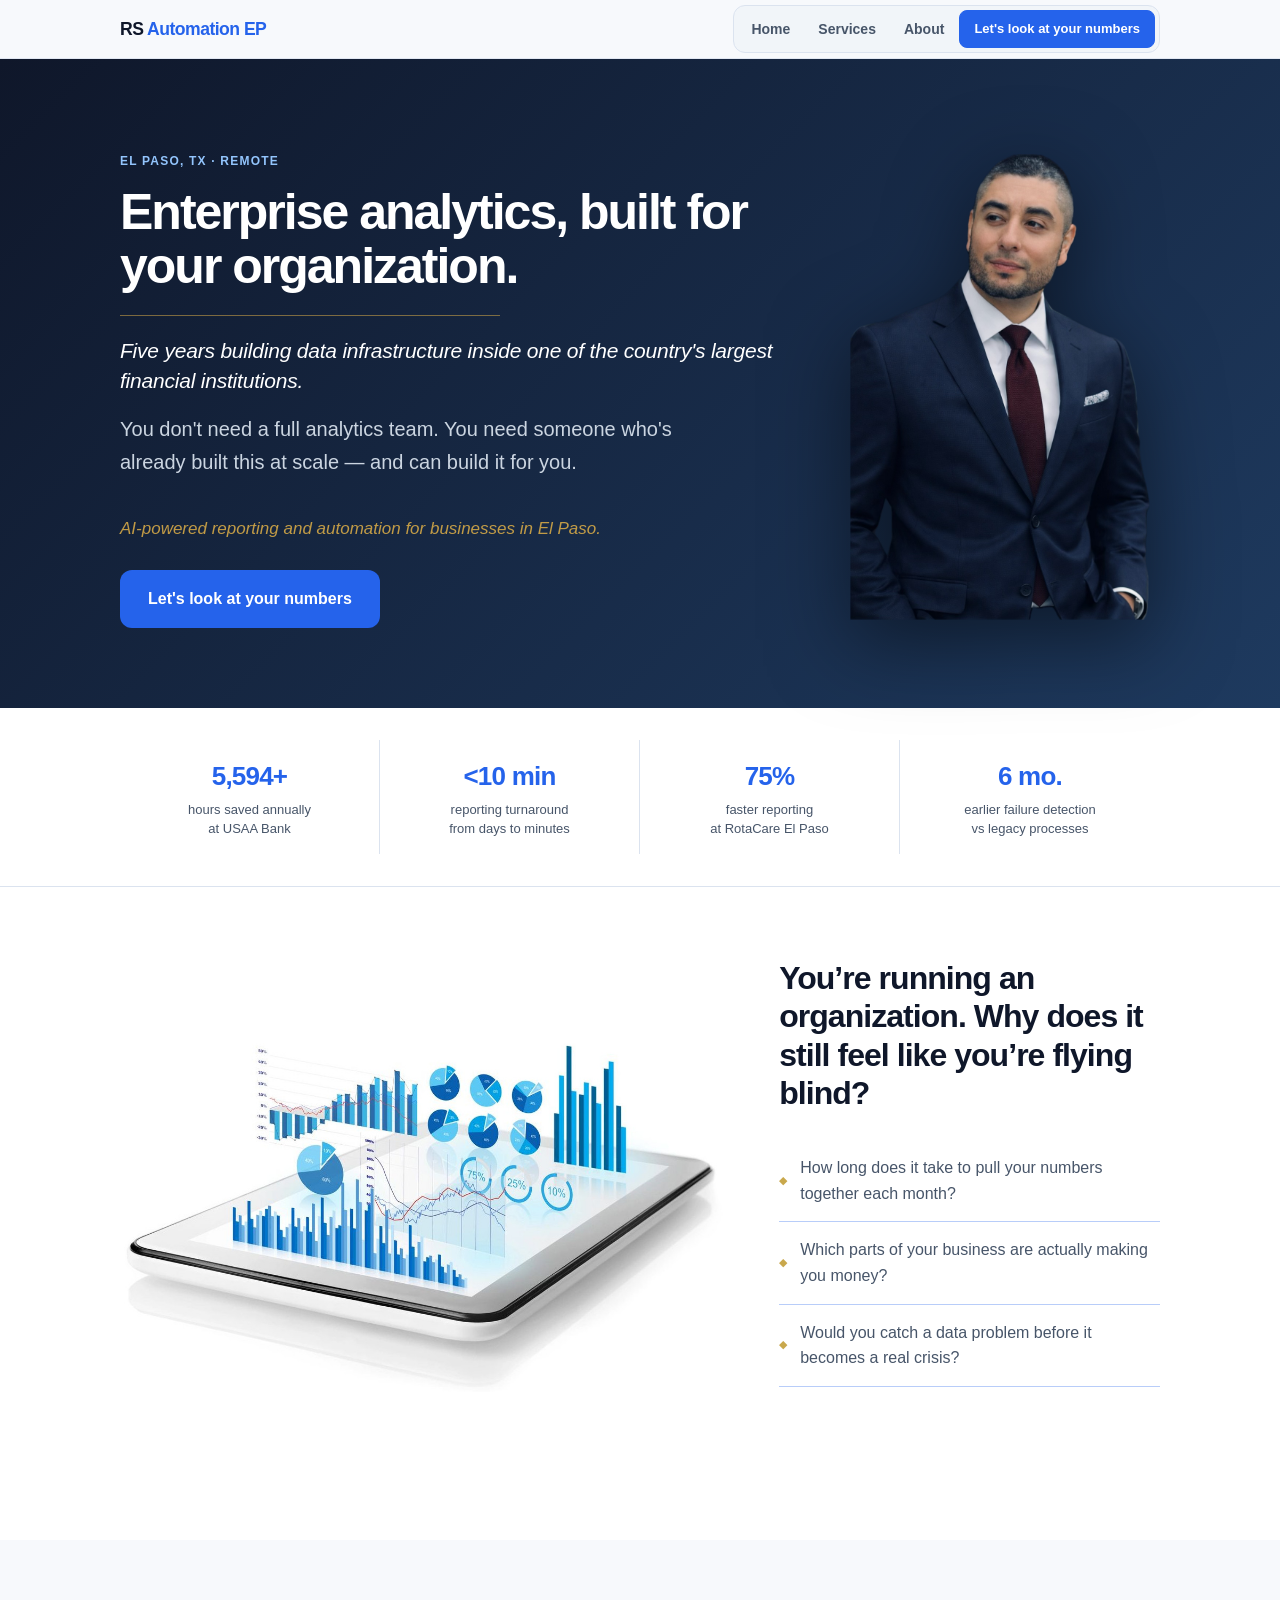
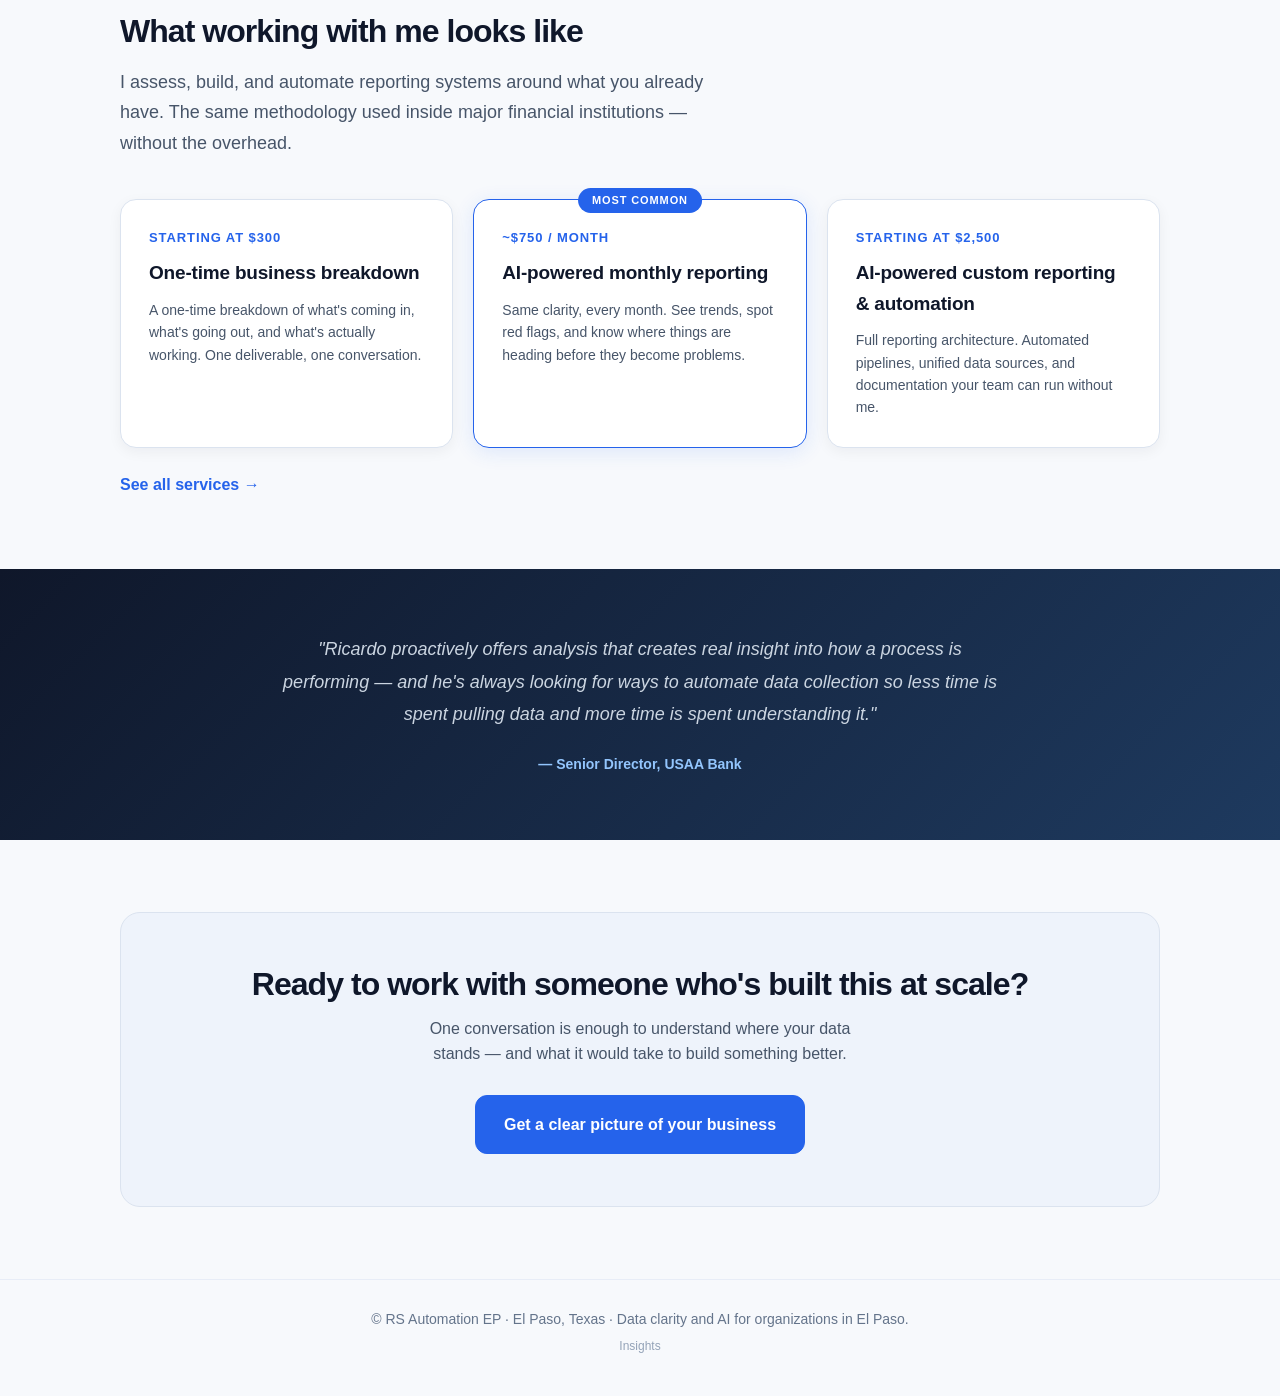
==== index.html @ 5e75d83f "slow down all animations in flying blind section Co-Authored-By: Claude Sonnet 4.6 <noreply@anthropi" ====
<!DOCTYPE html>
<html lang="en">
<head>
  <meta charset="UTF-8" />
  <meta name="viewport" content="width=device-width, initial-scale=1.0" />
  <title>RS Automation EP — Enterprise analytics for your organization.</title>
  <meta name="description" content="Enterprise-grade analytics and automation for organizations in El Paso. Five years building reporting infrastructure inside USAA Bank — now available for your organization." />
  <style>
    :root {
      --bg: #f7f9fc;
      --text: #0f172a;
      --muted: #475569;
      --line: #dbe3ef;
      --card: #ffffff;
      --brand: #2563eb;
      --brand-dark: #1d4ed8;
      --soft: #eef3fb;
      --radius: 16px;
    }
    * { box-sizing: border-box; }
    body { margin: 0; font-family: Arial, Helvetica, sans-serif; background: var(--bg); color: var(--text); line-height: 1.6; }
    a { text-decoration: none; color: inherit; }
    .wrap { max-width: 1080px; margin: 0 auto; padding: 0 20px; }

    /* NAV */
    .nav { position: relative; background: rgba(247,249,252,.95); backdrop-filter: blur(10px); border-bottom: 1px solid rgba(219,227,239,.8); }
    .nav-inner { display: flex; align-items: center; justify-content: space-between; gap: 16px; min-height: 58px; }
    .brand { font-size: 1.1rem; font-weight: 800; letter-spacing: -0.03em; color: var(--text); white-space: nowrap; }
    .brand span { color: var(--brand); }
    .menu { display: flex; align-items: center; gap: 2px; background: #f1f5f9; border: 1px solid var(--line); border-radius: 12px; padding: 4px; }
    .menu a:not(.btn) { color: var(--muted); font-weight: 600; font-size: 14px; padding: 7px 13px; border-radius: 8px; transition: .15s ease; }
    .menu a:not(.btn):hover { background: #fff; color: var(--text); }
    .btn { display: inline-block; padding: 14px 20px; border-radius: 12px; font-weight: 700; border: 1px solid var(--line); transition: .2s ease; }
    .btn-primary { background: var(--brand); color: #fff !important; border-color: var(--brand); }
    .btn-primary:hover { background: var(--brand-dark); }
    .nav-cta { padding: 8px 14px; font-size: 13px; border-radius: 8px; }

    /* HAMBURGER */
    .hamburger { display: none; flex-direction: column; justify-content: center; gap: 5px; cursor: pointer; background: none; border: none; padding: 6px; }
    .hamburger span { display: block; width: 22px; height: 2px; background: var(--text); border-radius: 2px; transition: .25s ease; }
    .hamburger.open span:nth-child(1) { transform: translateY(7px) rotate(45deg); }
    .hamburger.open span:nth-child(2) { opacity: 0; }
    .hamburger.open span:nth-child(3) { transform: translateY(-7px) rotate(-45deg); }

    /* HERO */
    .hero { background: linear-gradient(135deg, #0f172a 0%, #1e3a5f 100%); padding: 88px 0 80px; }
    .eyebrow { display: inline-block; margin-bottom: 14px; font-size: .75rem; font-weight: 800; letter-spacing: .1em; text-transform: uppercase; color: #93c5fd; }
    h1 { margin: 0 0 22px; font-size: 50px; line-height: 1.08; letter-spacing: -0.04em; color: #fff; max-width: 680px; }
    .subline { font-size: 20px; color: #cbd5e1; max-width: 560px; margin: 0 0 36px; line-height: 1.65; }
    .hero-btn { display: inline-block; padding: 16px 28px; background: var(--brand); color: #fff !important; border-radius: 12px; font-weight: 700; font-size: 16px; transition: .2s ease; }
    .hero-btn:hover { background: var(--brand-dark); }

    /* SECTIONS */
    .section { padding: 72px 0; }
    .section-sm { padding: 48px 0; }
    h2 { margin: 0 0 16px; font-size: 32px; line-height: 1.2; letter-spacing: -0.03em; }
    .body-p { font-size: 18px; color: var(--muted); line-height: 1.7; margin: 0 0 16px; max-width: 620px; }

    /* TIERS */
    .tiers { display: grid; grid-template-columns: repeat(3,1fr); gap: 20px; margin-top: 40px; }
    .tier { background: var(--card); border: 1px solid var(--line); border-radius: var(--radius); padding: 28px; box-shadow: 0 4px 14px rgba(15,23,42,.05); }
    .tier.featured { border-color: var(--brand); box-shadow: 0 4px 20px rgba(37,99,235,.12); position: relative; }
    .tier-badge { position: absolute; top: -12px; left: 50%; transform: translateX(-50%); background: var(--brand); color: #fff; font-size: 11px; font-weight: 800; letter-spacing: .08em; text-transform: uppercase; padding: 4px 14px; border-radius: 20px; white-space: nowrap; }
    .tier-price { font-size: 13px; font-weight: 800; text-transform: uppercase; letter-spacing: .07em; color: var(--brand); margin-bottom: 10px; }
    .tier h3 { margin: 0 0 10px; font-size: 19px; color: var(--text); letter-spacing: -0.01em; }
    .tier p { margin: 0; font-size: 14px; color: var(--muted); line-height: 1.6; }

    /* WHO */
    .chips { display: flex; flex-wrap: wrap; gap: 10px; margin-top: 24px; }
    .chip { background: #fff; border: 1px solid var(--line); border-radius: 40px; padding: 8px 18px; font-size: 14px; font-weight: 600; color: var(--muted); }

    /* TESTIMONIAL */
    .testi { background: linear-gradient(135deg, #0f172a, #1e3a5f); padding: 64px 0; }
    .testi blockquote { margin: 0 0 20px; font-size: 18px; line-height: 1.8; color: #cbd5e1; font-style: italic; max-width: 720px; }
    .testi cite { font-size: 14px; font-weight: 700; color: #93c5fd; font-style: normal; }

    /* CTA BAND */
    .cta-band { background: var(--soft); border: 1px solid var(--line); border-radius: 20px; padding: 52px 40px; text-align: center; }
    .cta-band h2 { margin-bottom: 12px; }
    .cta-band p { color: var(--muted); max-width: 460px; margin: 0 auto 28px; }

    /* FOOTER */
    footer { padding: 28px 0 40px; color: #64748b; font-size: 14px; border-top: 1px solid #e8edf7; }

    @media (max-width: 860px) {
      .hamburger { display: flex; }
      .menu { display: none; position: absolute; top: 58px; left: 0; right: 0; flex-direction: column; align-items: stretch; gap: 0; background: #fff; border-bottom: 1px solid var(--line); border-radius: 0; padding: 8px 20px 16px; box-shadow: 0 8px 24px rgba(15,23,42,.1); z-index: 99; }
      .menu.open { display: flex; }
      .menu a:not(.btn) { padding: 13px 4px; border-radius: 0; border-bottom: 1px solid #f1f5f9; font-size: 15px; }
      .nav-cta { margin-top: 10px; text-align: center; border-bottom: none !important; }
      h1 { font-size: 36px; }
      .subline { font-size: 17px; }
      h2 { font-size: 26px; }
      .tiers { grid-template-columns: 1fr; }
      .section { padding: 48px 0; }
      .section-sm { padding: 36px 0; }
      .cta-band { padding: 36px 20px; }
    }
  </style>
</head>
<body>

  <header class="nav">
    <div class="wrap nav-inner">
      <a href="index.html" class="brand">RS <span>Automation EP</span></a>
      <button class="hamburger" id="hamburger" aria-label="Toggle menu">
        <span></span><span></span><span></span>
      </button>
      <nav class="menu" id="nav-menu">
        <a href="index.html">Home</a>
        <a href="services.html">Services</a>
        <a href="about.html">About</a>
        <a class="btn btn-primary nav-cta" href="contact.html">Let's look at your numbers</a>
      </nav>
    </div>
  </header>

  <script>
    const hb = document.getElementById('hamburger');
    const nm = document.getElementById('nav-menu');
    hb.addEventListener('click', () => { hb.classList.toggle('open'); nm.classList.toggle('open'); });
    nm.querySelectorAll('a').forEach(a => a.addEventListener('click', () => { hb.classList.remove('open'); nm.classList.remove('open'); }));
  </script>

  <section class="hero">
    <div class="wrap">
      <div style="display:grid; grid-template-columns:1fr 320px; gap:48px; align-items:center;" class="hero-grid">
        <div>
          <img src="images/image-2.png" alt="Ricardo Ramirez Jr" class="mobile-avatar" />
          <div class="eyebrow">El Paso, TX · Remote</div>
          <h1>Enterprise analytics, built for your organization.</h1>
          <hr style="border:none; border-top:1px solid #d4a847; opacity:.55; margin:0 0 20px; max-width:380px;" />
          <p style="font-size:21px; color:#fff; font-style:italic; margin:0 0 18px; letter-spacing:-0.01em; line-height:1.4;">Five years building data infrastructure inside one of the country's largest financial institutions.</p>
          <p class="subline">You don't need a full analytics team. You need someone who's already built this at scale — and can build it for you.</p>
          <p style="font-size:17px; font-weight:300; color:#d4a847; font-style:italic; margin:0 0 28px; opacity:.9;">AI-powered reporting and automation for businesses in El Paso.</p>
          <a href="contact.html" class="hero-btn">Let's look at your numbers</a>
        </div>
        <div style="display:flex; align-items:flex-end; justify-content:center;" class="hero-photo-col">
          <img src="images/image-2.png" alt="Ricardo Ramirez Jr" style="width:100%; max-width:300px; filter:drop-shadow(0 20px 40px rgba(0,0,0,.5));">
        </div>
      </div>
    </div>
  </section>
  <style>
    .mobile-avatar { display:none; }
    @media(max-width:860px){
      .hero-grid{ grid-template-columns:1fr !important; }
      .hero-photo-col{ display:none !important; }
      .mobile-avatar {
        display:block;
        width:80px;
        height:80px;
        border-radius:50%;
        object-fit:cover;
        object-position:top;
        border:2px solid rgba(255,255,255,.15);
        margin-bottom:16px;
        box-shadow:0 4px 20px rgba(0,0,0,.4);
      }
    }
  </style>

  <section style="background:#fff; border-bottom:1px solid var(--line); padding:32px 0;">
    <div class="wrap">
      <div style="display:grid; grid-template-columns:repeat(4,1fr); gap:0; text-align:center;" class="stats-band">
        <div style="padding:16px 20px; border-right:1px solid var(--line);">
          <div style="font-size:26px; font-weight:800; color:var(--brand); letter-spacing:-0.03em; margin-bottom:4px;" data-count="5600" data-suffix="+">0+</div>
          <div style="font-size:13px; color:var(--muted); line-height:1.4;">hours saved annually<br>at USAA Bank</div>
        </div>
        <div style="padding:16px 20px; border-right:1px solid var(--line);">
          <div style="font-size:26px; font-weight:800; color:var(--brand); letter-spacing:-0.03em; margin-bottom:4px;" data-count="10" data-prefix="&lt;" data-suffix=" min">0 min</div>
          <div style="font-size:13px; color:var(--muted); line-height:1.4;">reporting turnaround<br>from days to minutes</div>
        </div>
        <div style="padding:16px 20px; border-right:1px solid var(--line);">
          <div style="font-size:26px; font-weight:800; color:var(--brand); letter-spacing:-0.03em; margin-bottom:4px;" data-count="75" data-suffix="%">0%</div>
          <div style="font-size:13px; color:var(--muted); line-height:1.4;">faster reporting<br>at RotaCare El Paso</div>
        </div>
        <div style="padding:16px 20px;">
          <div style="font-size:26px; font-weight:800; color:var(--brand); letter-spacing:-0.03em; margin-bottom:4px;" data-count="6" data-suffix=" mo.">0 mo.</div>
          <div style="font-size:13px; color:var(--muted); line-height:1.4;">earlier failure detection<br>vs legacy processes</div>
        </div>
      </div>
    </div>
  </section>
  <style>
    @media(max-width:600px){
      .stats-band { grid-template-columns:1fr 1fr !important; }
      .stats-band > div { border-right:none !important; border-bottom:1px solid var(--line); }
      .stats-band > div:nth-child(odd) { border-right:1px solid var(--line) !important; }
      .stats-band > div:last-child { border-bottom:none; }
    }
  </style>

  <style>
    .fade-up{opacity:0;transform:translateY(22px);transition:opacity 1s ease,transform 1s ease;}
    .fade-up.visible{opacity:1;transform:translateY(0);}
    .fade-right{opacity:0;transform:translateX(40px);transition:opacity .9s ease,transform .9s ease;}
    .fade-right.visible{opacity:1;transform:translateX(0);}
    .lyric-word{opacity:0;transition:opacity .45s ease;}
    .lyric-word.visible{opacity:1;}
    .dramatic-reveal{opacity:0;transition:opacity 1.8s ease;}
    .dramatic-reveal.visible{opacity:1;}
  </style>

  <section class="section" style="background: #fff;">
    <div class="wrap" style="max-width:1080px;">
      <div style="display:flex; align-items:center; gap:56px; flex-wrap:wrap;">
        <div class="fade-up" style="flex:0 0 auto; width:clamp(364px, 58%, 676px); transition-delay:.05s;">
          <img src="images/fmf_WbzGo2j-1.jpg" alt="" style="width:100%; border-radius:12px; display:block; object-fit:cover;">
        </div>
        <div style="flex:1; min-width:260px;">
          <h2 id="lyric-heading" style="max-width:520px;"></h2>
          <div style="margin:28px 0 24px;">
            <div class="fade-right" style="display:flex; align-items:center; gap:13px; padding:15px 0; border-bottom:1.5px solid rgba(37,99,235,.32); transition-delay:.2s;">
              <span style="color:#c9a84c; font-size:11px; flex-shrink:0;">◆</span>
              <span style="font-size:16px; color:var(--muted);">How long does it take to pull your numbers together each month?</span>
            </div>
            <div class="fade-right" style="display:flex; align-items:center; gap:13px; padding:15px 0; border-bottom:1.5px solid rgba(37,99,235,.32); transition-delay:.55s;">
              <span style="color:#c9a84c; font-size:11px; flex-shrink:0;">◆</span>
              <span style="font-size:16px; color:var(--muted);">Which parts of your business are actually making you money?</span>
            </div>
            <div class="fade-right" style="display:flex; align-items:center; gap:13px; padding:15px 0; border-bottom:1.5px solid rgba(37,99,235,.32); transition-delay:.9s;">
              <span style="color:#c9a84c; font-size:11px; flex-shrink:0;">◆</span>
              <span style="font-size:16px; color:var(--muted);">Would you catch a data problem before it becomes a real crisis?</span>
            </div>
          </div>
          <p class="dramatic-reveal" style="font-size:18px; font-weight:700; color:var(--text); margin:0; transition-delay:1.6s;">The data is there. I'll show you what it means.</p>
        </div>
      </div>
    </div>
  </section>

  <script>
    (function(){
      // Lyric word-by-word heading
      var headingText = "You\u2019re running an organization. Why does it still feel like you\u2019re flying blind?";
      var headingEl = document.getElementById('lyric-heading');
      var words = headingText.split(' ');
      words.forEach(function(w, i){
        var span = document.createElement('span');
        span.className = 'lyric-word';
        span.style.transitionDelay = (i * 0.13) + 's';
        span.textContent = w;
        headingEl.appendChild(span);
        if(i < words.length - 1){
          headingEl.appendChild(document.createTextNode(' '));
        }
      });

      // Observe heading to trigger word reveal
      var headingObserver = new IntersectionObserver(function(entries){
        entries.forEach(function(e){
          if(e.isIntersecting){
            headingEl.querySelectorAll('.lyric-word').forEach(function(s){ s.classList.add('visible'); });
            headingObserver.unobserve(e.target);
          }
        });
      },{threshold:0.3});
      headingObserver.observe(headingEl);

      // fade-up and fade-right elements
      var els = document.querySelectorAll('.fade-up, .fade-right');
      var io = new IntersectionObserver(function(entries){
        entries.forEach(function(e){
          if(e.isIntersecting){ e.target.classList.add('visible'); io.unobserve(e.target); }
        });
      },{threshold:0.15});
      els.forEach(function(el){ io.observe(el); });
    })();
  </script>

  <section class="section" style="background: var(--bg);">
    <div class="wrap">
      <h2>What working with me looks like</h2>
      <p class="body-p">I assess, build, and automate reporting systems around what you already have. The same methodology used inside major financial institutions — without the overhead.</p>
      <div class="tiers">
        <div class="tier">
          <div class="tier-price">Starting at $300</div>
          <h3>One-time business breakdown</h3>
          <p>A one-time breakdown of what's coming in, what's going out, and what's actually working. One deliverable, one conversation.</p>
        </div>
        <div class="tier featured">
          <div class="tier-badge">Most Common</div>
          <div class="tier-price">~$750 / month</div>
          <h3>AI-powered monthly reporting</h3>
          <p>Same clarity, every month. See trends, spot red flags, and know where things are heading before they become problems.</p>
        </div>
        <div class="tier">
          <div class="tier-price">Starting at $2,500</div>
          <h3>AI-powered custom reporting &amp; automation</h3>
          <p>Full reporting architecture. Automated pipelines, unified data sources, and documentation your team can run without me.</p>
        </div>
      </div>
      <p style="margin-top: 24px; margin-bottom: 0;"><a href="services.html" style="color: var(--brand); font-weight: 700;">See all services →</a></p>
    </div>
  </section>

  <section class="testi">
    <div class="wrap" style="max-width: 760px; text-align: center;">
      <blockquote>"Ricardo proactively offers analysis that creates real insight into how a process is performing — and he's always looking for ways to automate data collection so less time is spent pulling data and more time is spent understanding it."</blockquote>
      <cite>— Senior Director, USAA Bank</cite>
    </div>
  </section>

  <section class="section">
    <div class="wrap">
      <div class="cta-band">
        <h2>Ready to work with someone who's built this at scale?</h2>
        <p>One conversation is enough to understand where your data stands — and what it would take to build something better.</p>
        <a href="contact.html" class="btn btn-primary" style="font-size: 16px; padding: 16px 28px;">Get a clear picture of your business</a>
      </div>
    </div>
  </section>

  <footer>
    <div class="wrap" style="text-align: center;">
      © RS Automation EP · El Paso, Texas · Data clarity and AI for organizations in El Paso.
      <br><a href="insights.html" style="color: #94a3b8; font-size: 12px; margin-top: 6px; display: inline-block;">Insights</a>
    </div>
  </footer>

  <script>
    function animateCounters() {
      document.querySelectorAll('[data-count]').forEach(el => {
        const target = +el.dataset.count;
        const prefix = el.dataset.prefix || '';
        const suffix = el.dataset.suffix || '';
        const duration = 1800;
        const steps = 60;
        const increment = target / steps;
        let current = 0;
        let step = 0;
        const timer = setInterval(() => {
          step++;
          current = Math.min(Math.round(increment * step), target);
          // ease out: slow down near end
          const eased = Math.round(target * (1 - Math.pow(1 - step / steps, 3)));
          el.textContent = prefix + Math.min(eased, target).toLocaleString() + suffix;
          if (step >= steps) { el.textContent = prefix + target.toLocaleString() + suffix; clearInterval(timer); }
        }, duration / steps);
      });
    }

    const statsSection = document.querySelector('.stats-band');
    const observer = new IntersectionObserver(entries => {
      if (entries[0].isIntersecting) { animateCounters(); observer.disconnect(); }
    }, { threshold: 0.3 });
    observer.observe(statsSection);
  </script>
</body>
</html>
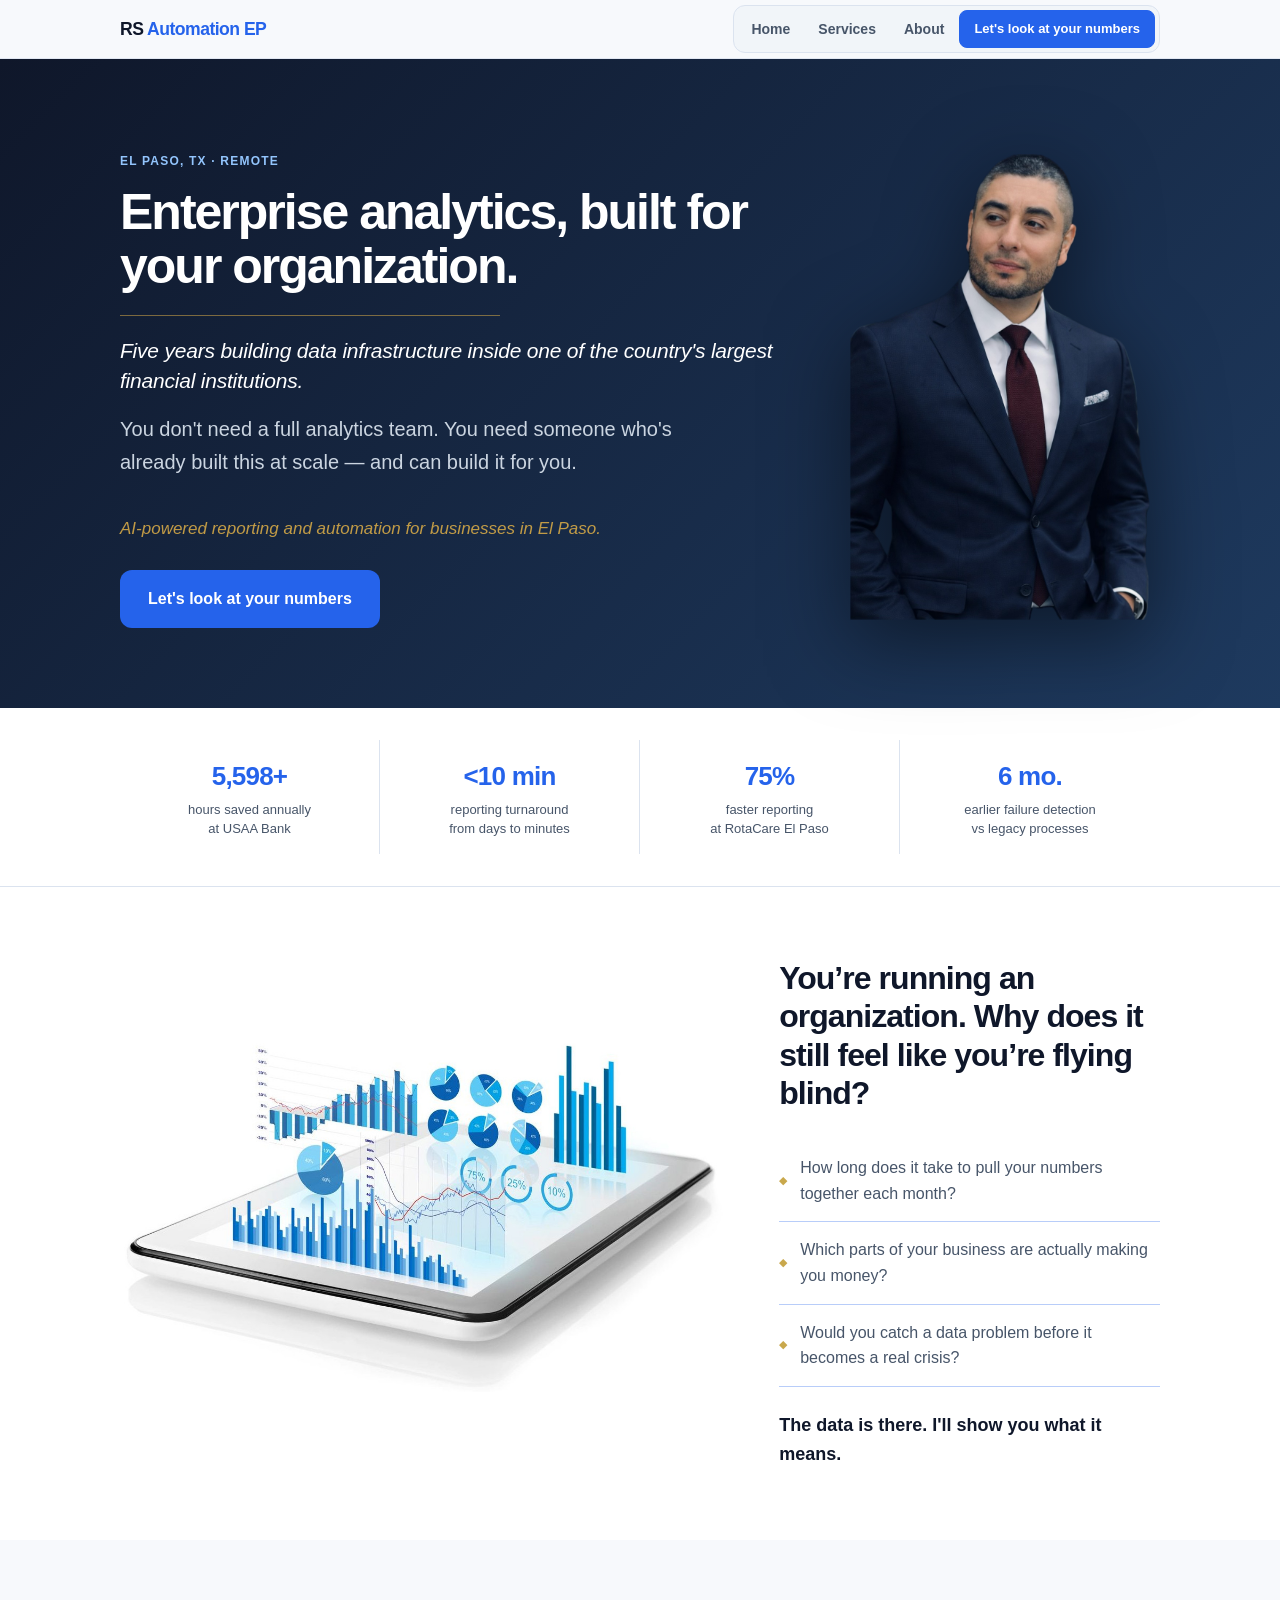
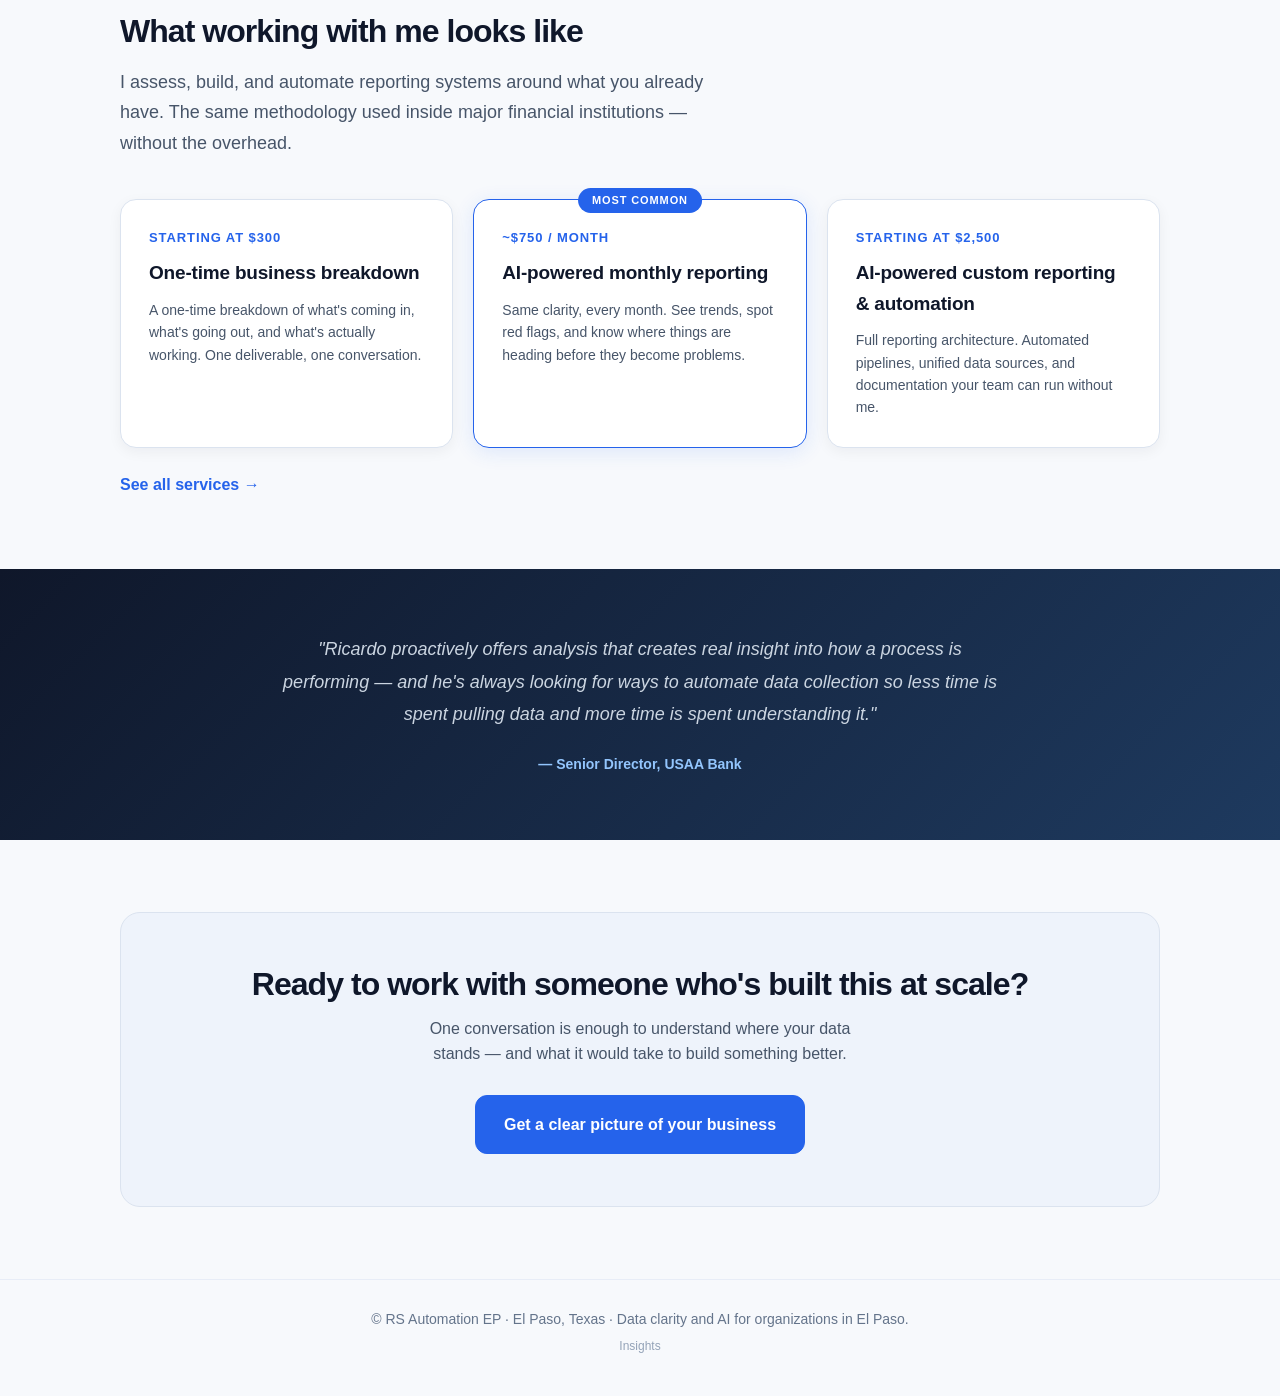
==== commit 5f0aeee3: "fix dramatic-reveal not showing by adding it to IntersectionObserver Co-Authored-By: Claude Sonnet 4" ====
--- a/index.html
+++ b/index.html
@@ -259,7 +259,7 @@
       headingObserver.observe(headingEl);
 
       // fade-up and fade-right elements
-      var els = document.querySelectorAll('.fade-up, .fade-right');
+      var els = document.querySelectorAll('.fade-up, .fade-right, .dramatic-reveal');
       var io = new IntersectionObserver(function(entries){
         entries.forEach(function(e){
           if(e.isIntersecting){ e.target.classList.add('visible'); io.unobserve(e.target); }
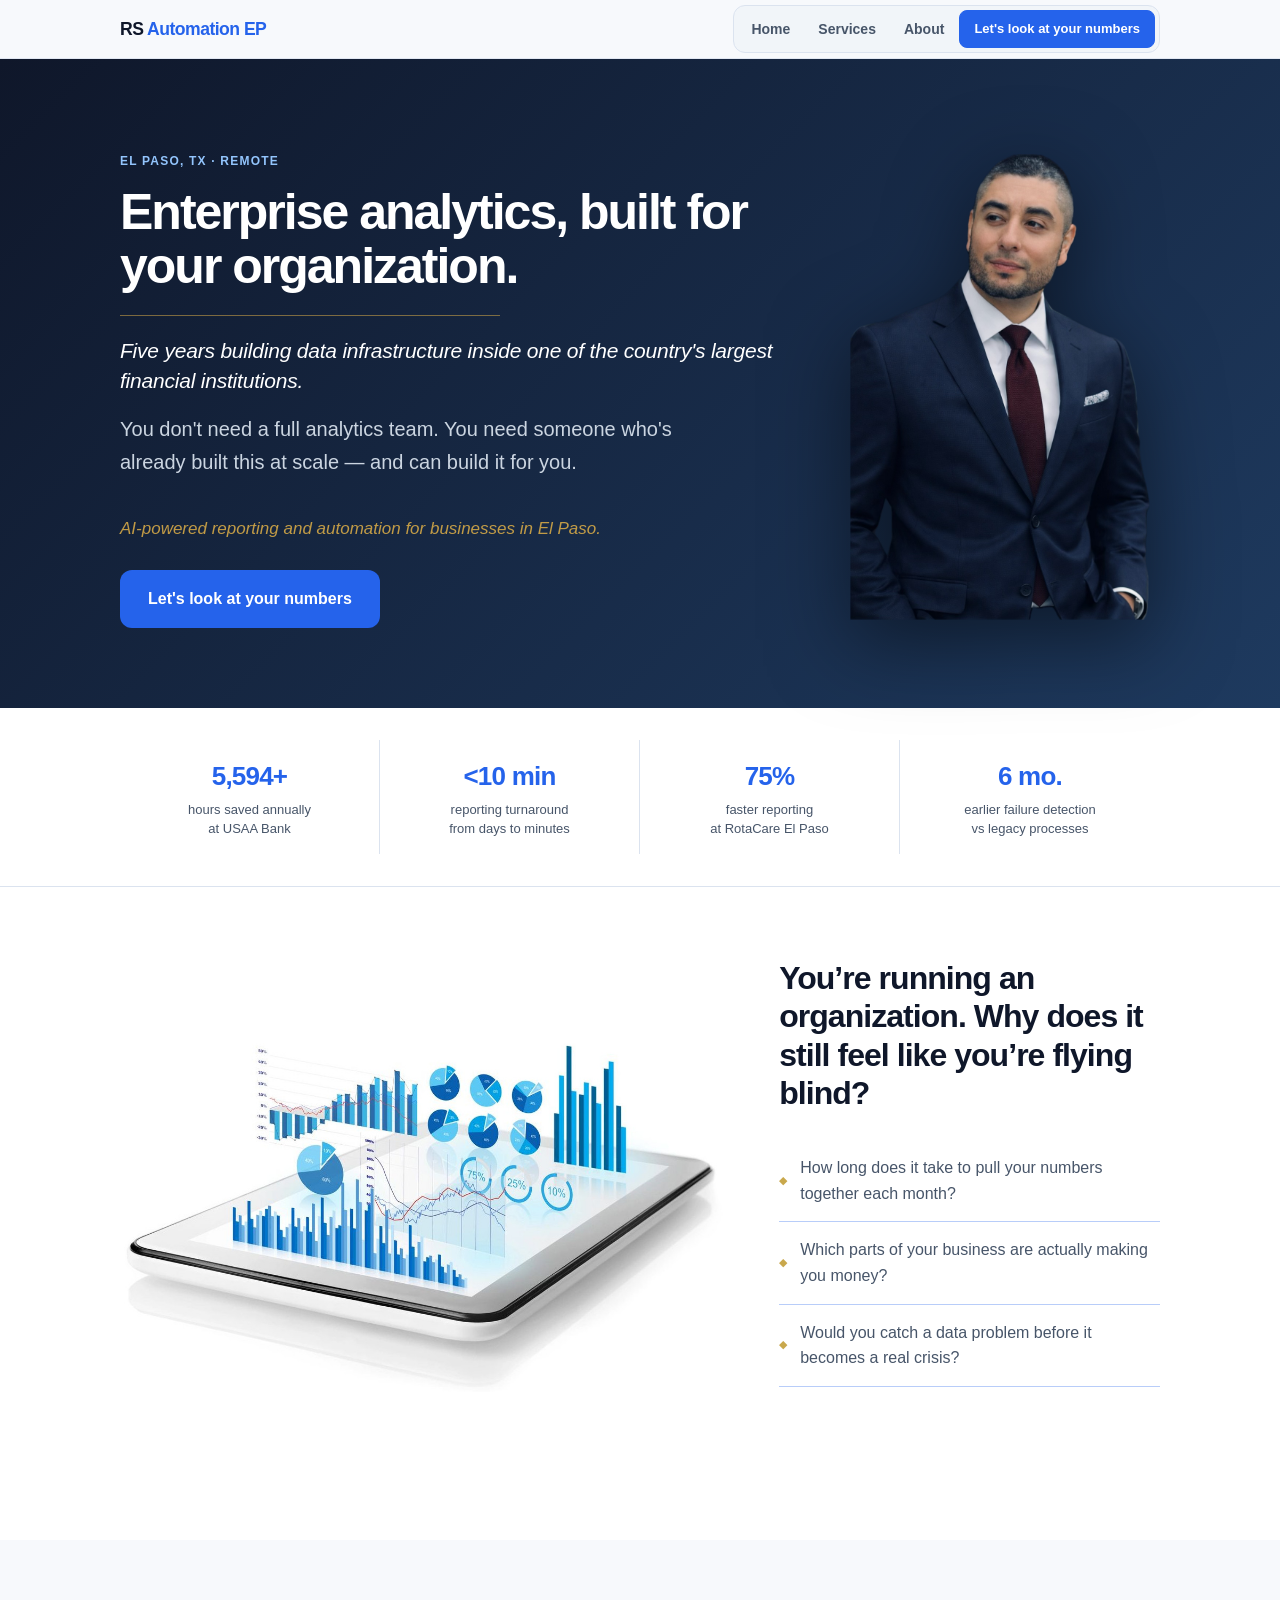
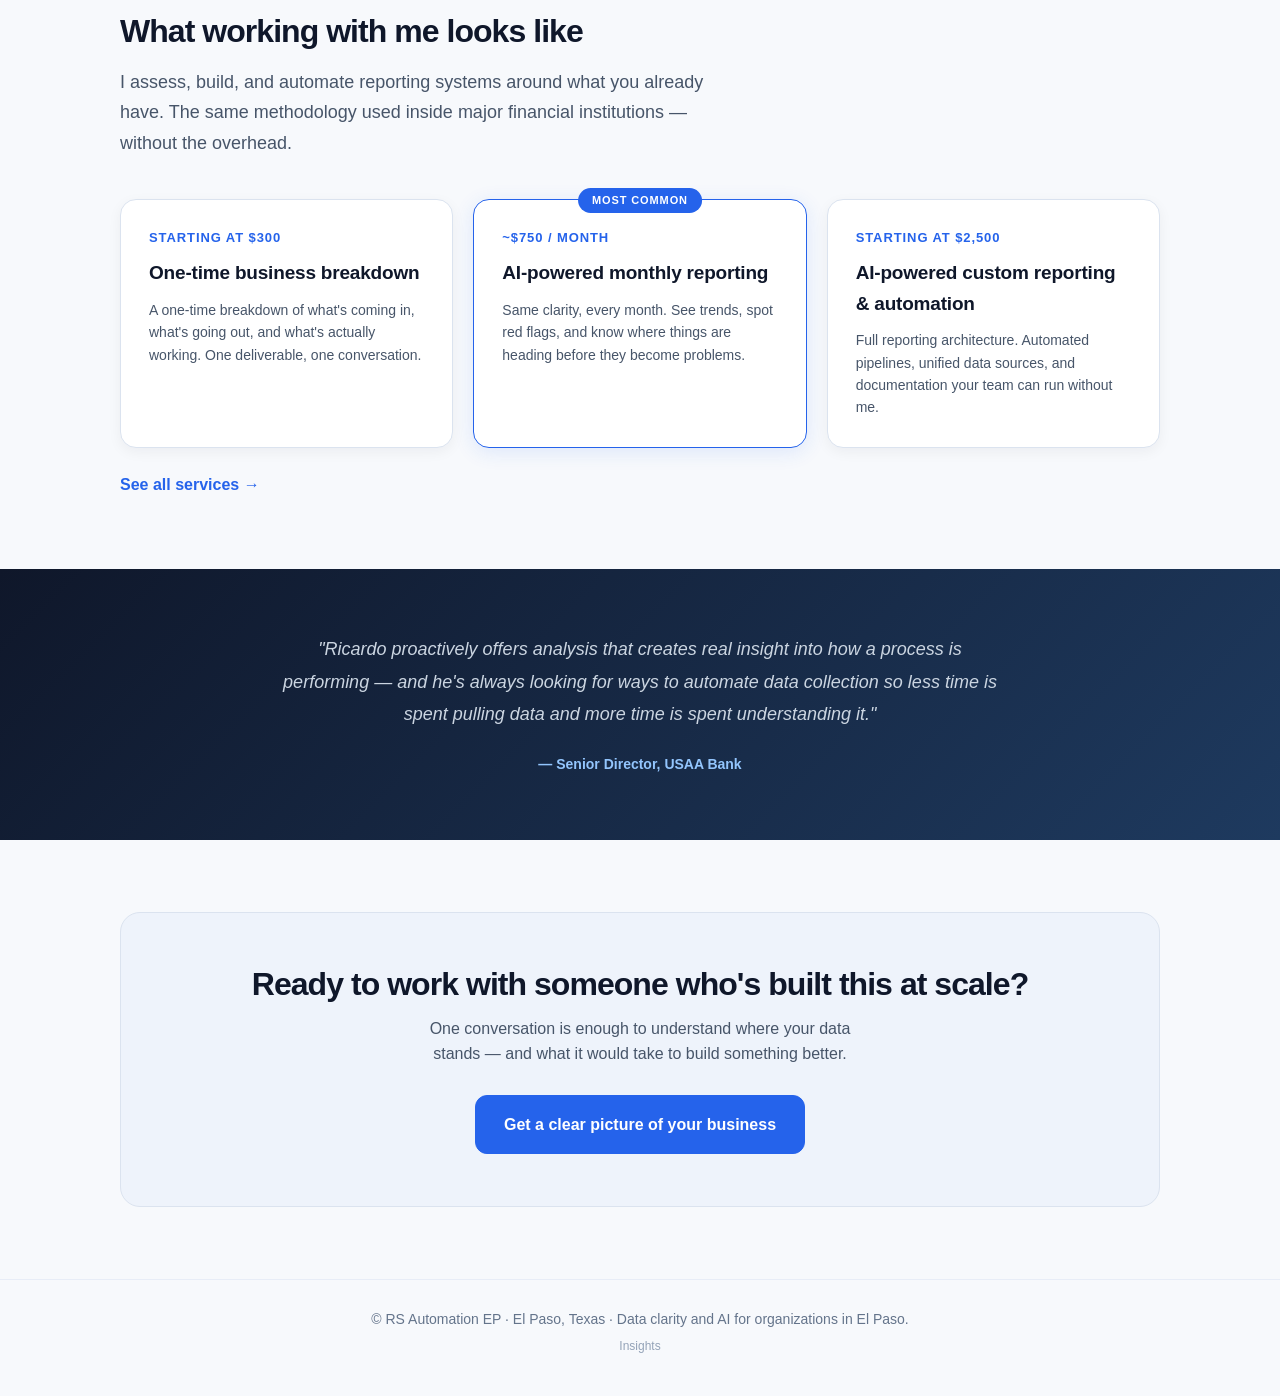
==== commit 5257510e: "fix dramatic-reveal line by handling delay via setTimeout instead of CSS transition-delay Co-Authore" ====
--- a/index.html
+++ b/index.html
@@ -224,7 +224,7 @@
               <span style="font-size:16px; color:var(--muted);">Would you catch a data problem before it becomes a real crisis?</span>
             </div>
           </div>
-          <p class="dramatic-reveal" style="font-size:18px; font-weight:700; color:var(--text); margin:0; transition-delay:1.6s;">The data is there. I'll show you what it means.</p>
+          <p id="dramatic-line" class="dramatic-reveal" style="font-size:18px; font-weight:700; color:var(--text); margin:0;">The data is there. I'll show you what it means.</p>
         </div>
       </div>
     </div>
@@ -259,13 +259,25 @@
       headingObserver.observe(headingEl);
 
       // fade-up and fade-right elements
-      var els = document.querySelectorAll('.fade-up, .fade-right, .dramatic-reveal');
+      var els = document.querySelectorAll('.fade-up, .fade-right');
       var io = new IntersectionObserver(function(entries){
         entries.forEach(function(e){
           if(e.isIntersecting){ e.target.classList.add('visible'); io.unobserve(e.target); }
         });
       },{threshold:0.15});
       els.forEach(function(el){ io.observe(el); });
+
+      // dramatic closing line — delayed separately
+      var dramaticEl = document.getElementById('dramatic-line');
+      var dramaticIO = new IntersectionObserver(function(entries){
+        entries.forEach(function(e){
+          if(e.isIntersecting){
+            setTimeout(function(){ dramaticEl.classList.add('visible'); }, 1600);
+            dramaticIO.unobserve(e.target);
+          }
+        });
+      },{threshold:0.15});
+      dramaticIO.observe(dramaticEl);
     })();
   </script>
 
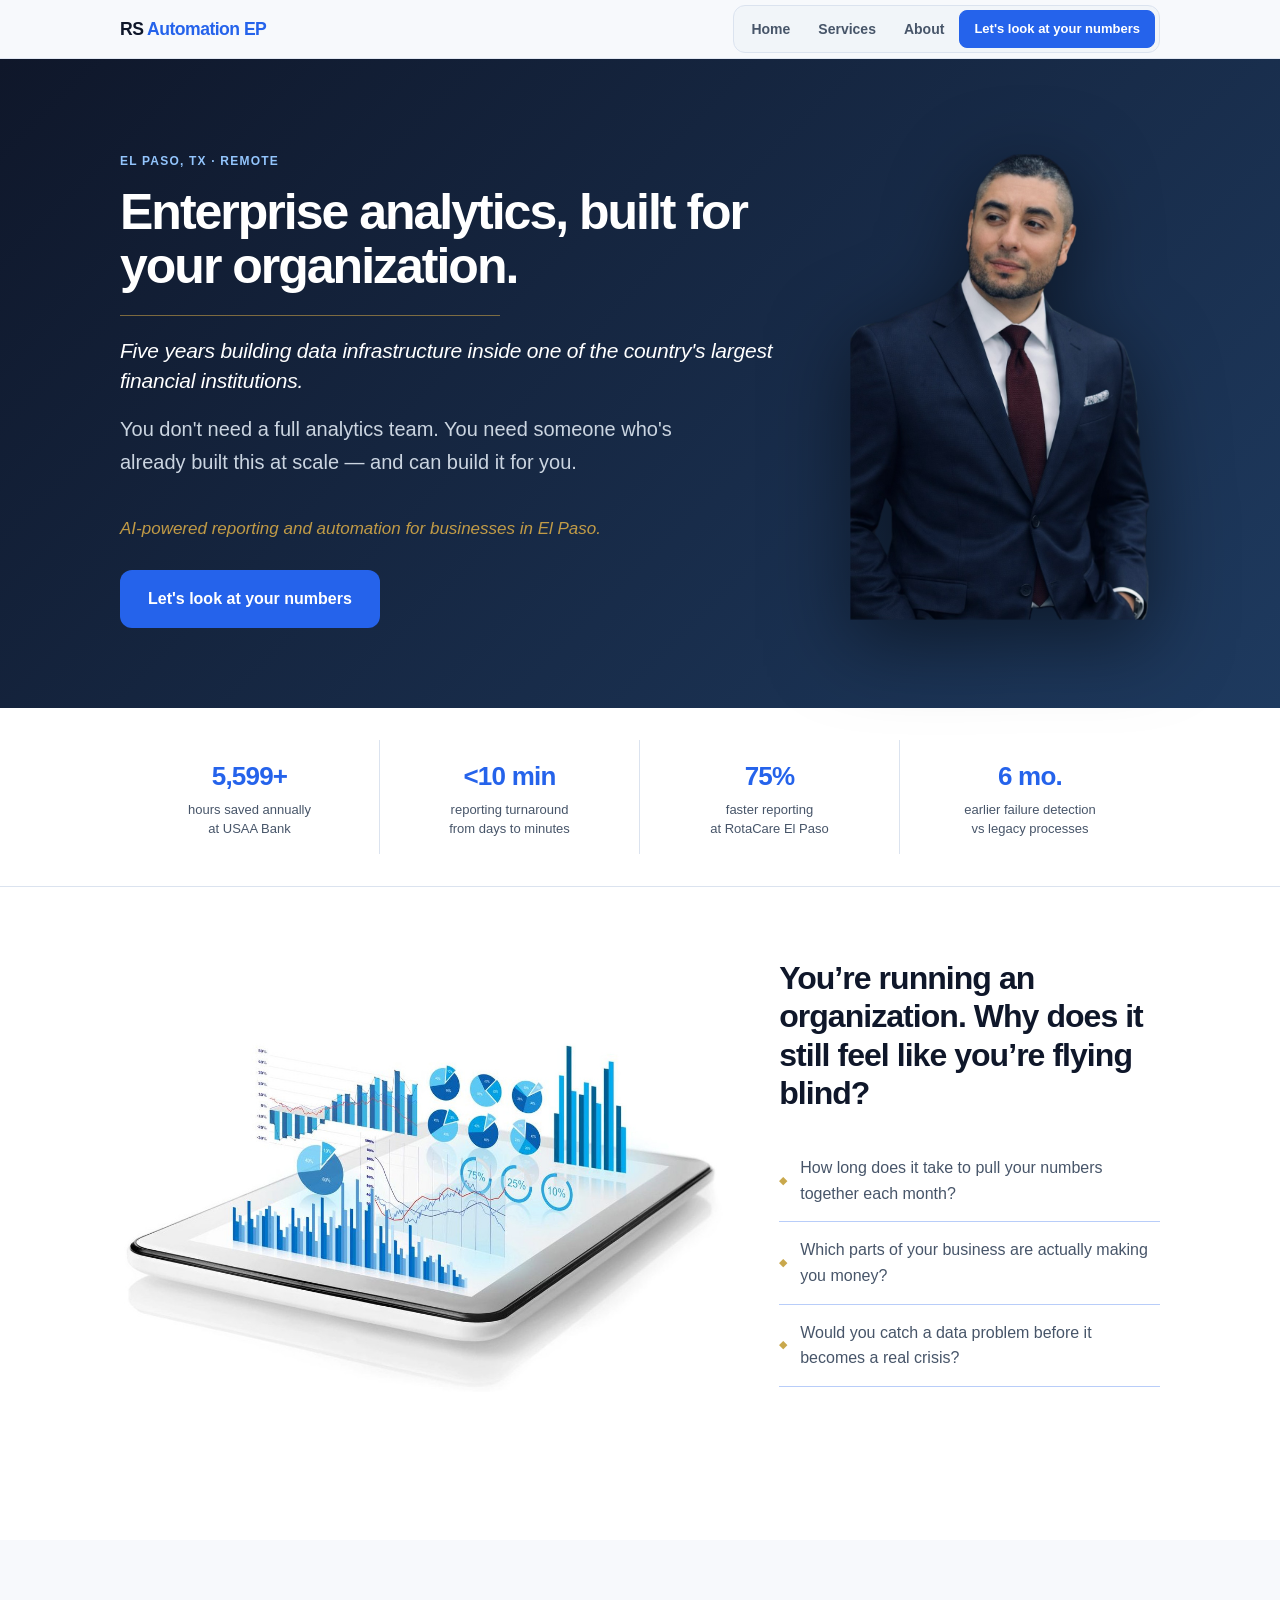
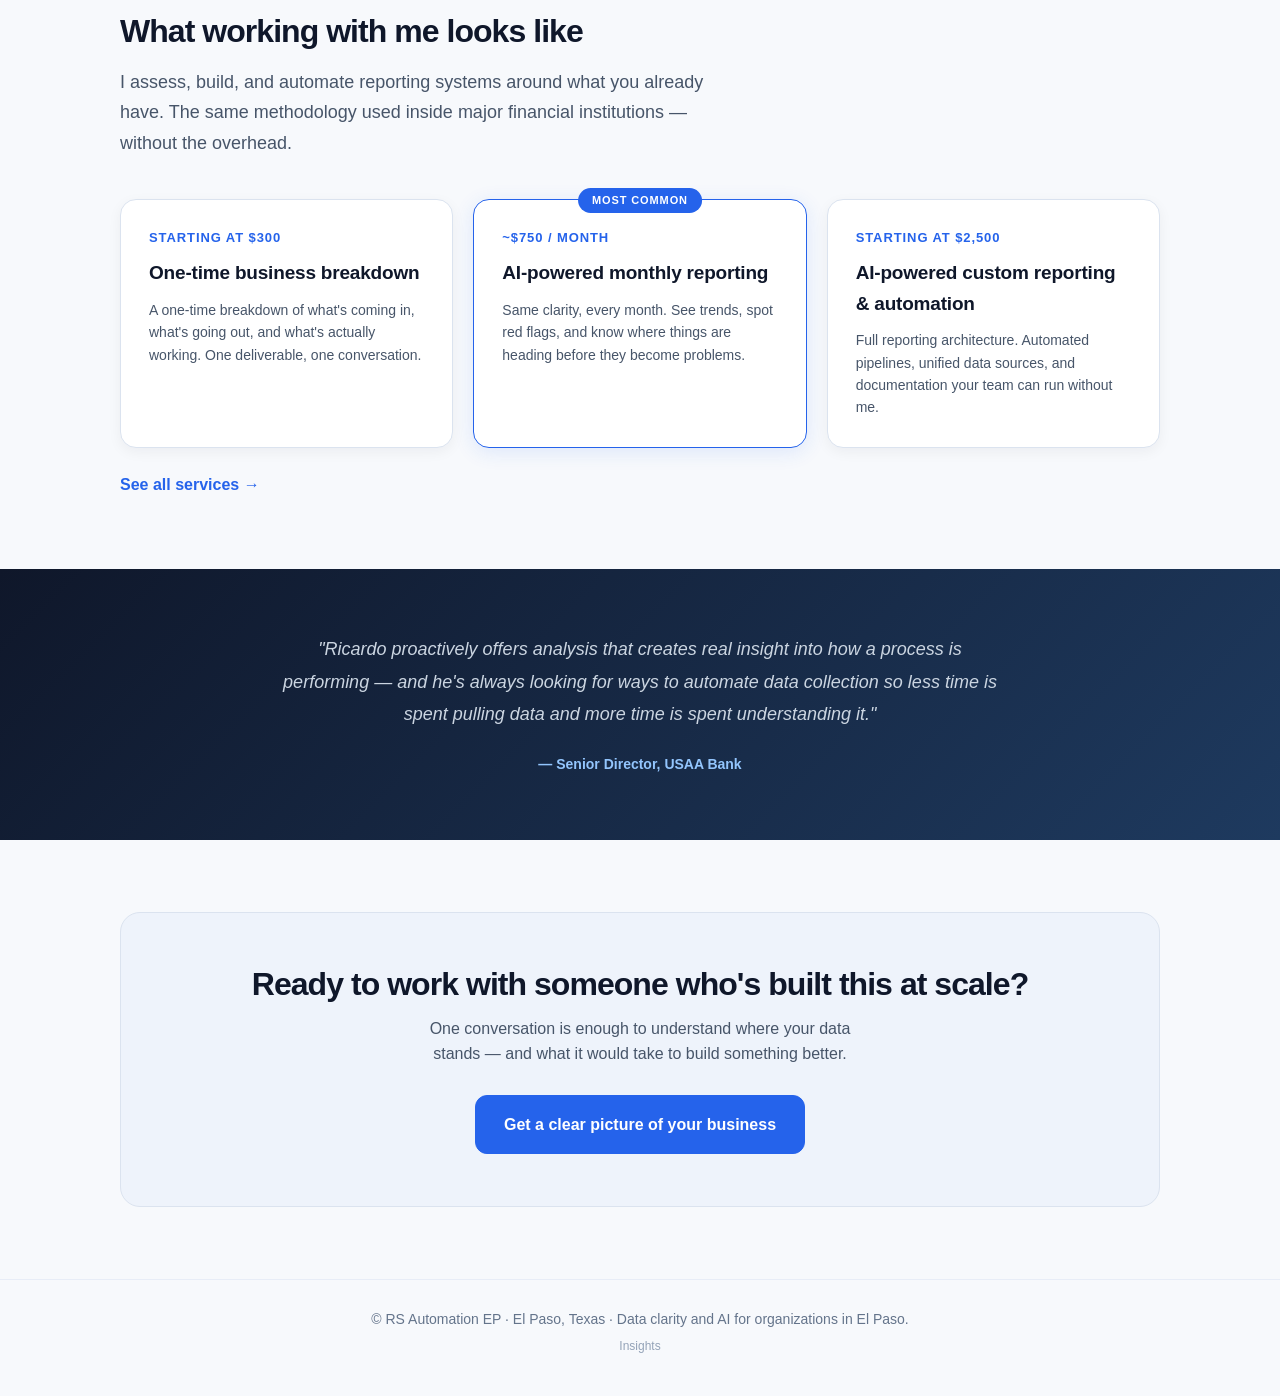
==== commit e9dadd01: "increase delay on bullets 2, 3 and closing line by 40% Co-Authored-By: Claude Sonnet 4.6 <noreply@an" ====
--- a/index.html
+++ b/index.html
@@ -215,11 +215,11 @@
               <span style="color:#c9a84c; font-size:11px; flex-shrink:0;">◆</span>
               <span style="font-size:16px; color:var(--muted);">How long does it take to pull your numbers together each month?</span>
             </div>
-            <div class="fade-right" style="display:flex; align-items:center; gap:13px; padding:15px 0; border-bottom:1.5px solid rgba(37,99,235,.32); transition-delay:.55s;">
+            <div class="fade-right" style="display:flex; align-items:center; gap:13px; padding:15px 0; border-bottom:1.5px solid rgba(37,99,235,.32); transition-delay:1.4s;">
               <span style="color:#c9a84c; font-size:11px; flex-shrink:0;">◆</span>
               <span style="font-size:16px; color:var(--muted);">Which parts of your business are actually making you money?</span>
             </div>
-            <div class="fade-right" style="display:flex; align-items:center; gap:13px; padding:15px 0; border-bottom:1.5px solid rgba(37,99,235,.32); transition-delay:.9s;">
+            <div class="fade-right" style="display:flex; align-items:center; gap:13px; padding:15px 0; border-bottom:1.5px solid rgba(37,99,235,.32); transition-delay:2.52s;">
               <span style="color:#c9a84c; font-size:11px; flex-shrink:0;">◆</span>
               <span style="font-size:16px; color:var(--muted);">Would you catch a data problem before it becomes a real crisis?</span>
             </div>
@@ -272,7 +272,7 @@
       var dramaticIO = new IntersectionObserver(function(entries){
         entries.forEach(function(e){
           if(e.isIntersecting){
-            setTimeout(function(){ dramaticEl.classList.add('visible'); }, 1600);
+            setTimeout(function(){ dramaticEl.classList.add('visible'); }, 2240);
             dramaticIO.unobserve(e.target);
           }
         });
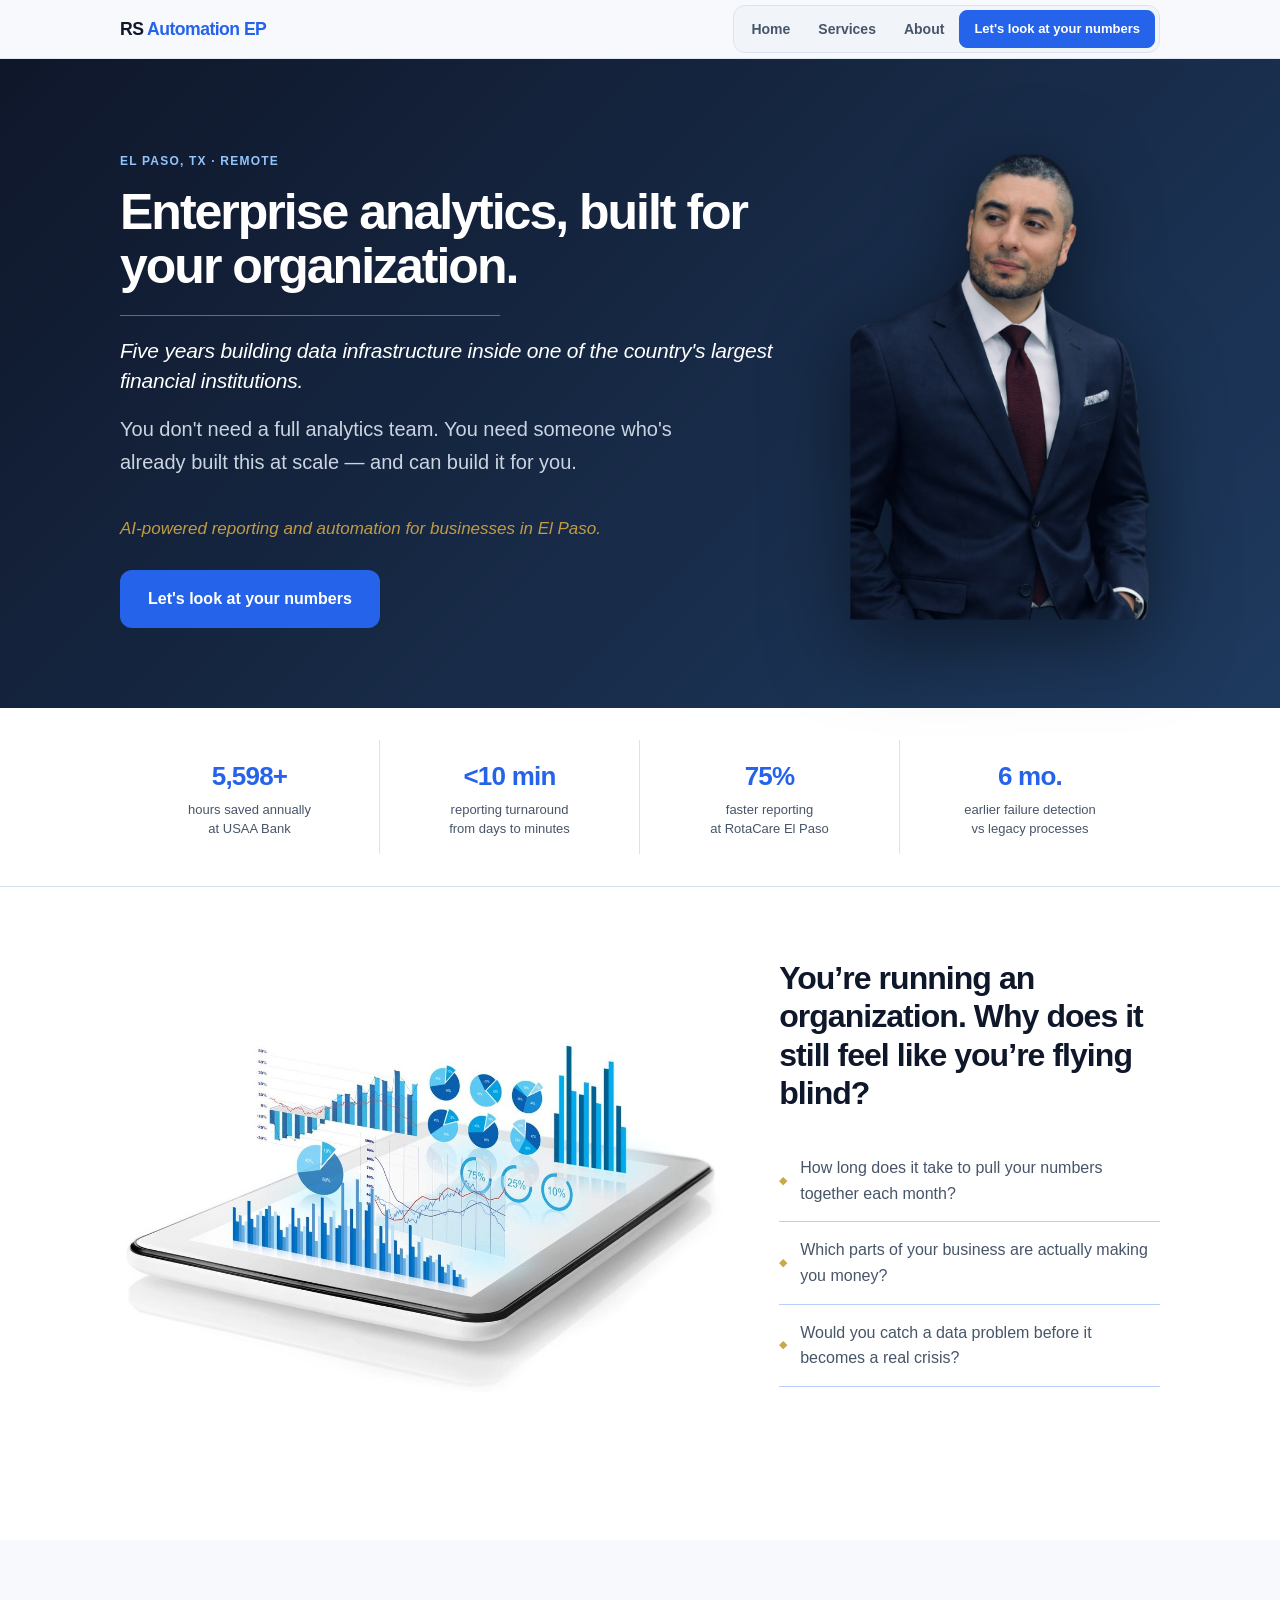
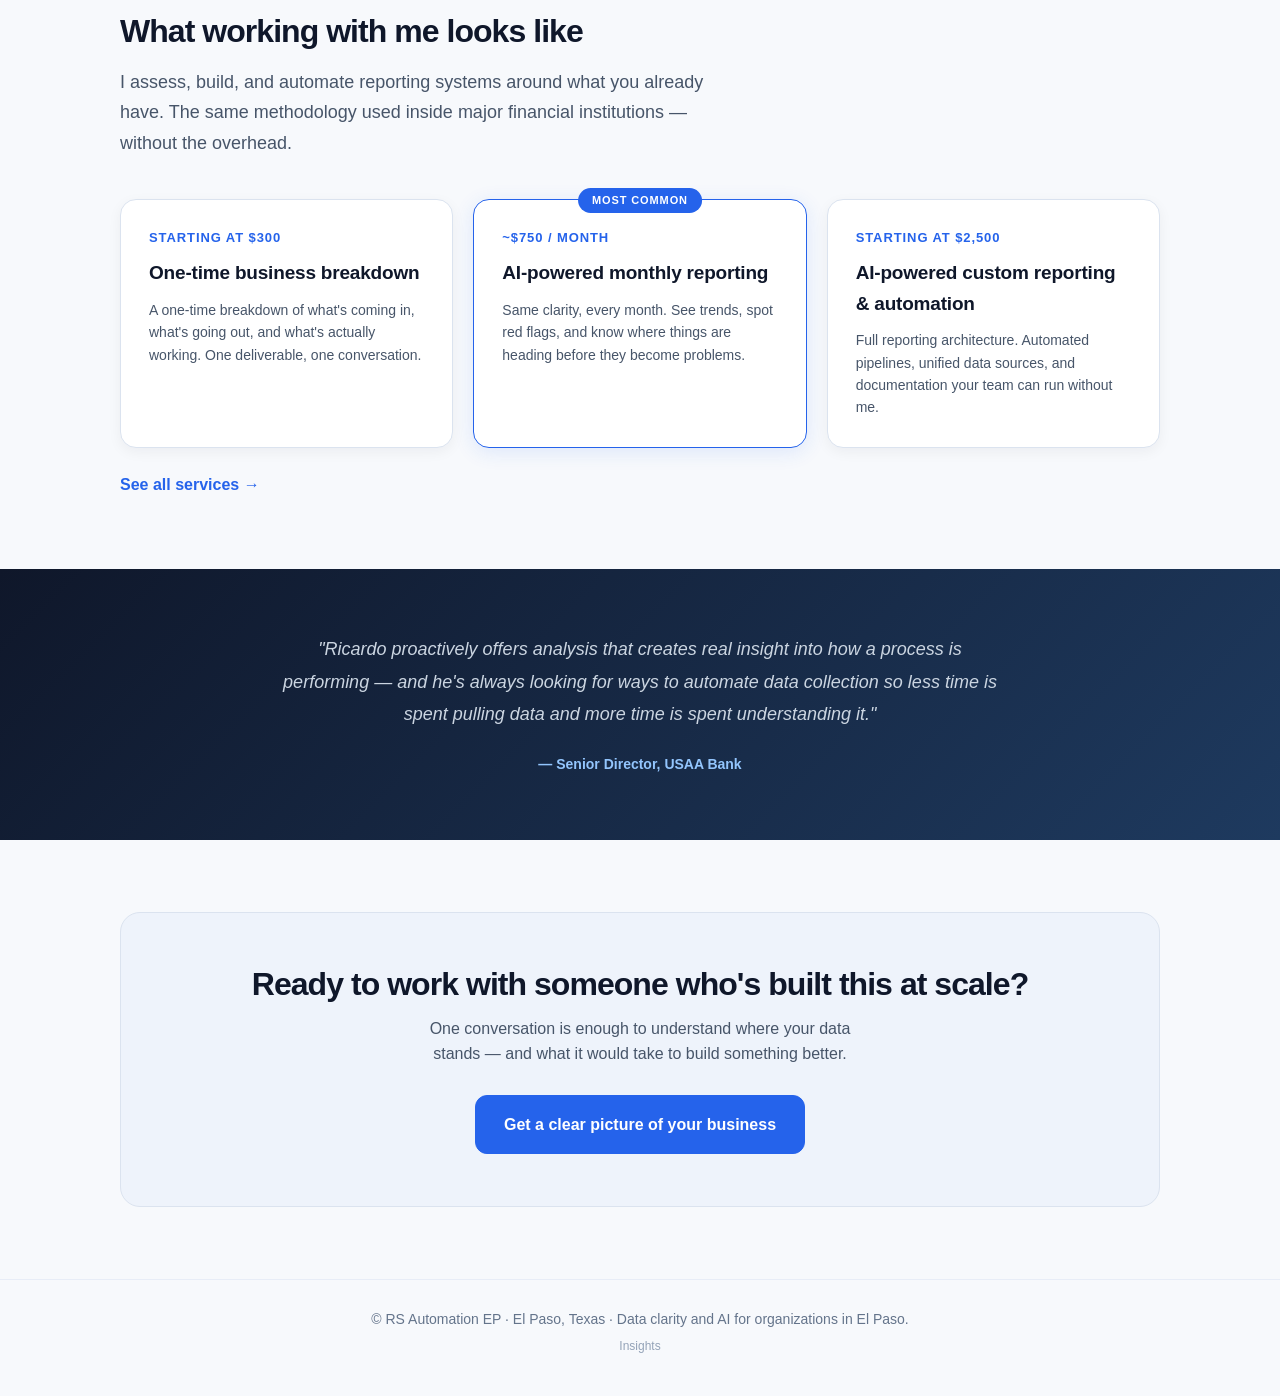
==== commit 84dc149e: "apply bounce animation to 'See all services' link on homepage Co-Authored-By: Claude Sonnet 4.6 <nor" ====
--- a/index.html
+++ b/index.html
@@ -200,6 +200,8 @@
     .lyric-word.visible{opacity:1;}
     .dramatic-reveal{opacity:0;transition:opacity 1.8s ease;}
     .dramatic-reveal.visible{opacity:1;}
+    @keyframes nudgeDown{0%,60%,100%{transform:translateY(0);}30%{transform:translateY(-5px);}}
+    .sample-reports-link{animation:nudgeDown 2.8s ease-in-out infinite;}
   </style>
 
   <section class="section" style="background: #fff;">
@@ -272,7 +274,7 @@
       var dramaticIO = new IntersectionObserver(function(entries){
         entries.forEach(function(e){
           if(e.isIntersecting){
-            setTimeout(function(){ dramaticEl.classList.add('visible'); }, 2240);
+            setTimeout(function(){ dramaticEl.classList.add('visible'); }, 3800);
             dramaticIO.unobserve(e.target);
           }
         });
@@ -303,7 +305,7 @@
           <p>Full reporting architecture. Automated pipelines, unified data sources, and documentation your team can run without me.</p>
         </div>
       </div>
-      <p style="margin-top: 24px; margin-bottom: 0;"><a href="services.html" style="color: var(--brand); font-weight: 700;">See all services →</a></p>
+      <p style="margin-top: 24px; margin-bottom: 0;"><a href="services.html" class="sample-reports-link" style="color: var(--brand); font-weight: 700; display:inline-block;">See all services →</a></p>
     </div>
   </section>
 
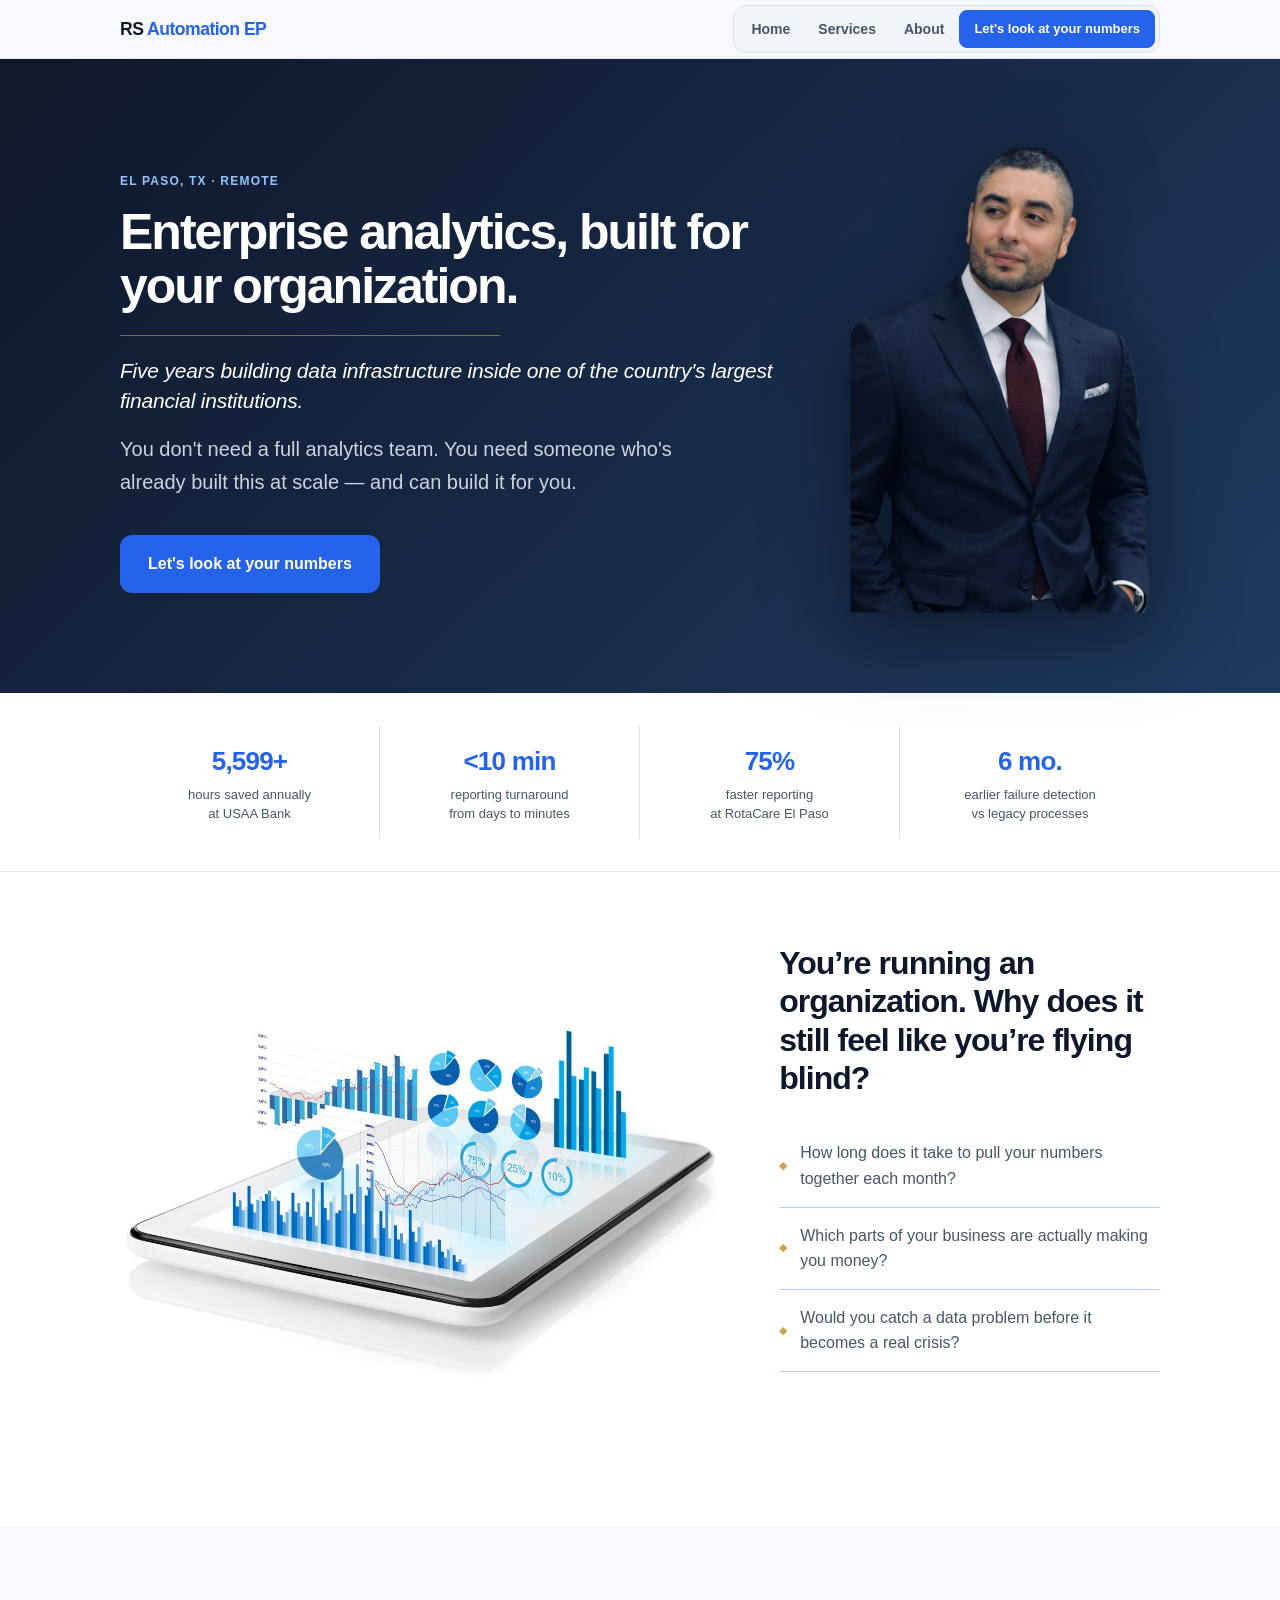
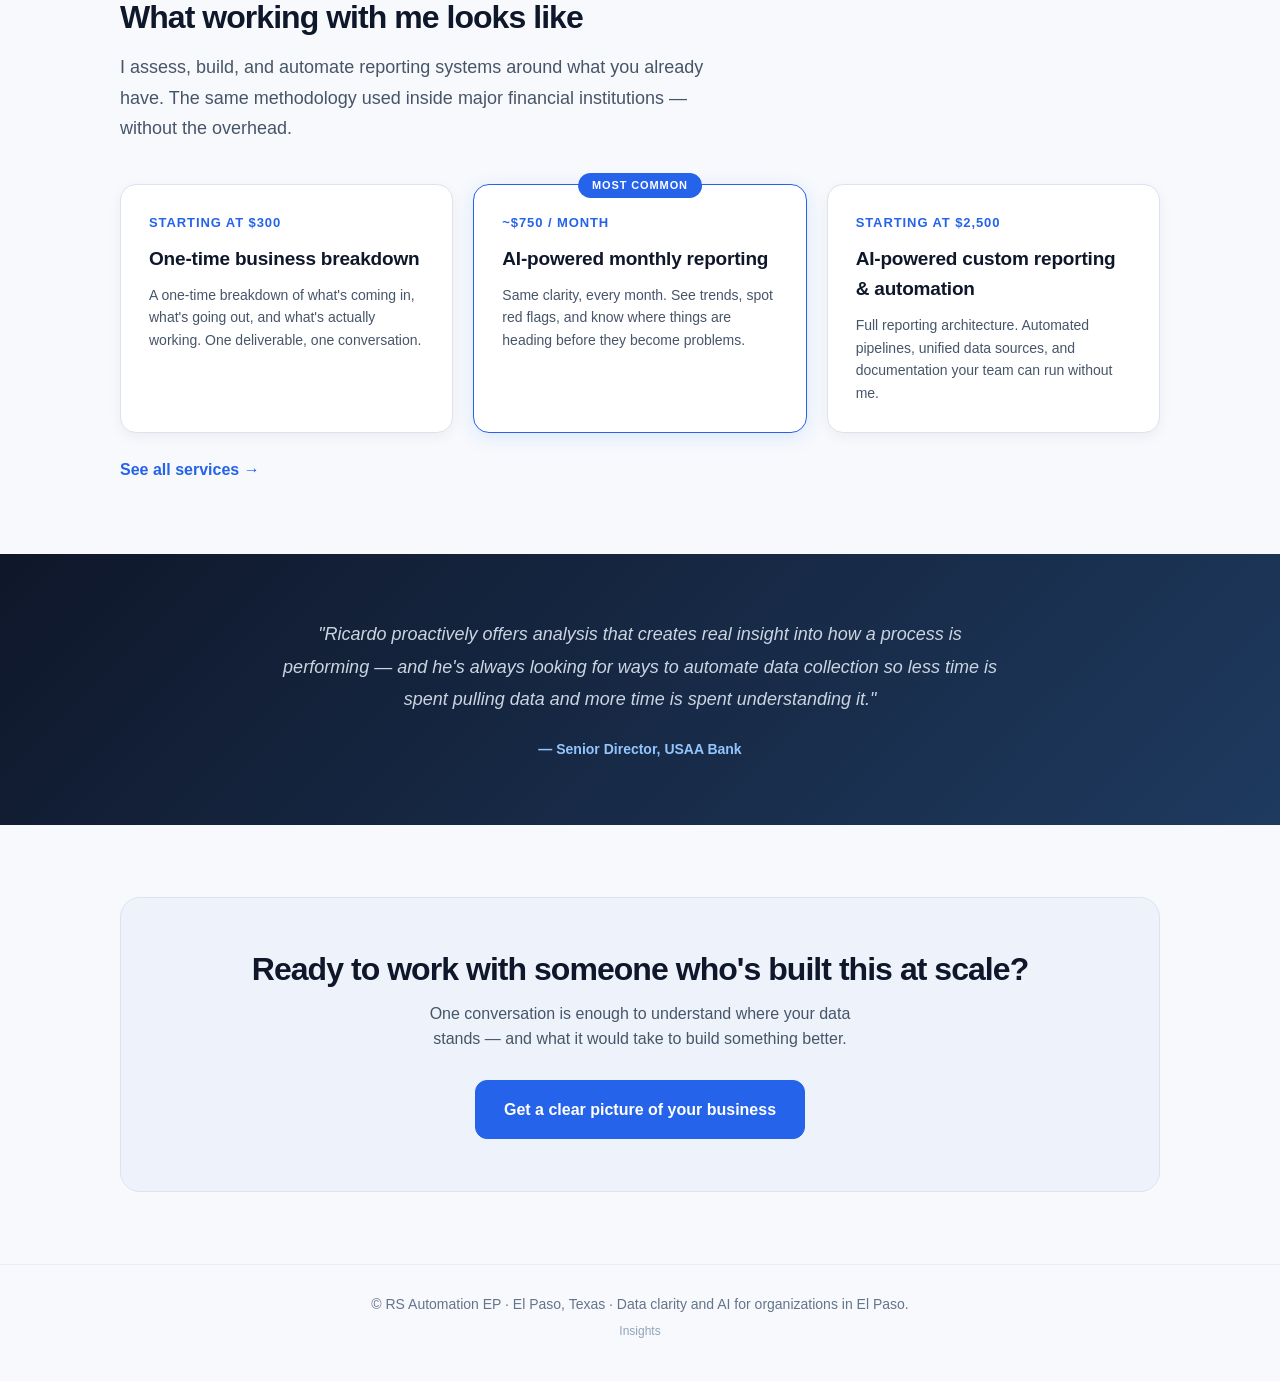
==== commit 170112ca: "remove AI-powered reporting tagline from homepage hero Co-Authored-By: Claude Sonnet 4.6 <noreply@an" ====
--- a/index.html
+++ b/index.html
@@ -132,7 +132,6 @@
           <hr style="border:none; border-top:1px solid #d4a847; opacity:.55; margin:0 0 20px; max-width:380px;" />
           <p style="font-size:21px; color:#fff; font-style:italic; margin:0 0 18px; letter-spacing:-0.01em; line-height:1.4;">Five years building data infrastructure inside one of the country's largest financial institutions.</p>
           <p class="subline">You don't need a full analytics team. You need someone who's already built this at scale — and can build it for you.</p>
-          <p style="font-size:17px; font-weight:300; color:#d4a847; font-style:italic; margin:0 0 28px; opacity:.9;">AI-powered reporting and automation for businesses in El Paso.</p>
           <a href="contact.html" class="hero-btn">Let's look at your numbers</a>
         </div>
         <div style="display:flex; align-items:flex-end; justify-content:center;" class="hero-photo-col">
